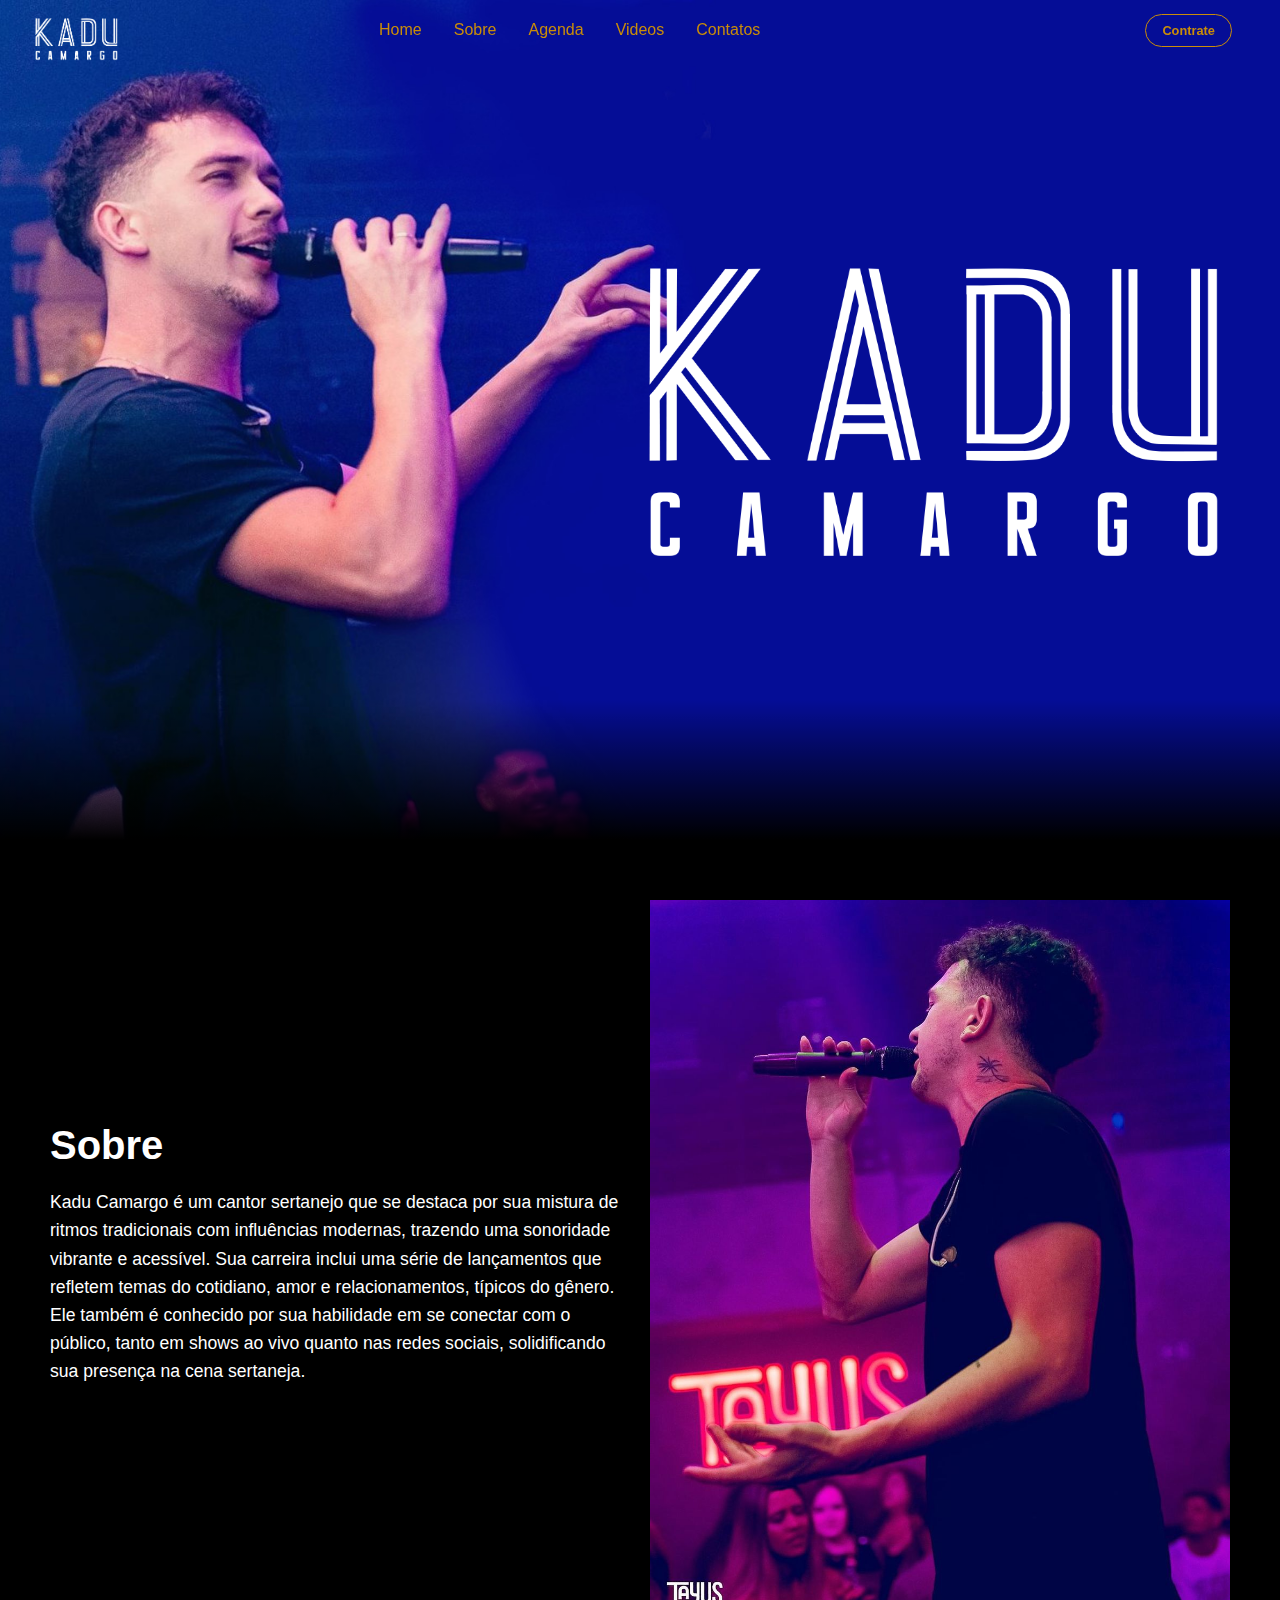
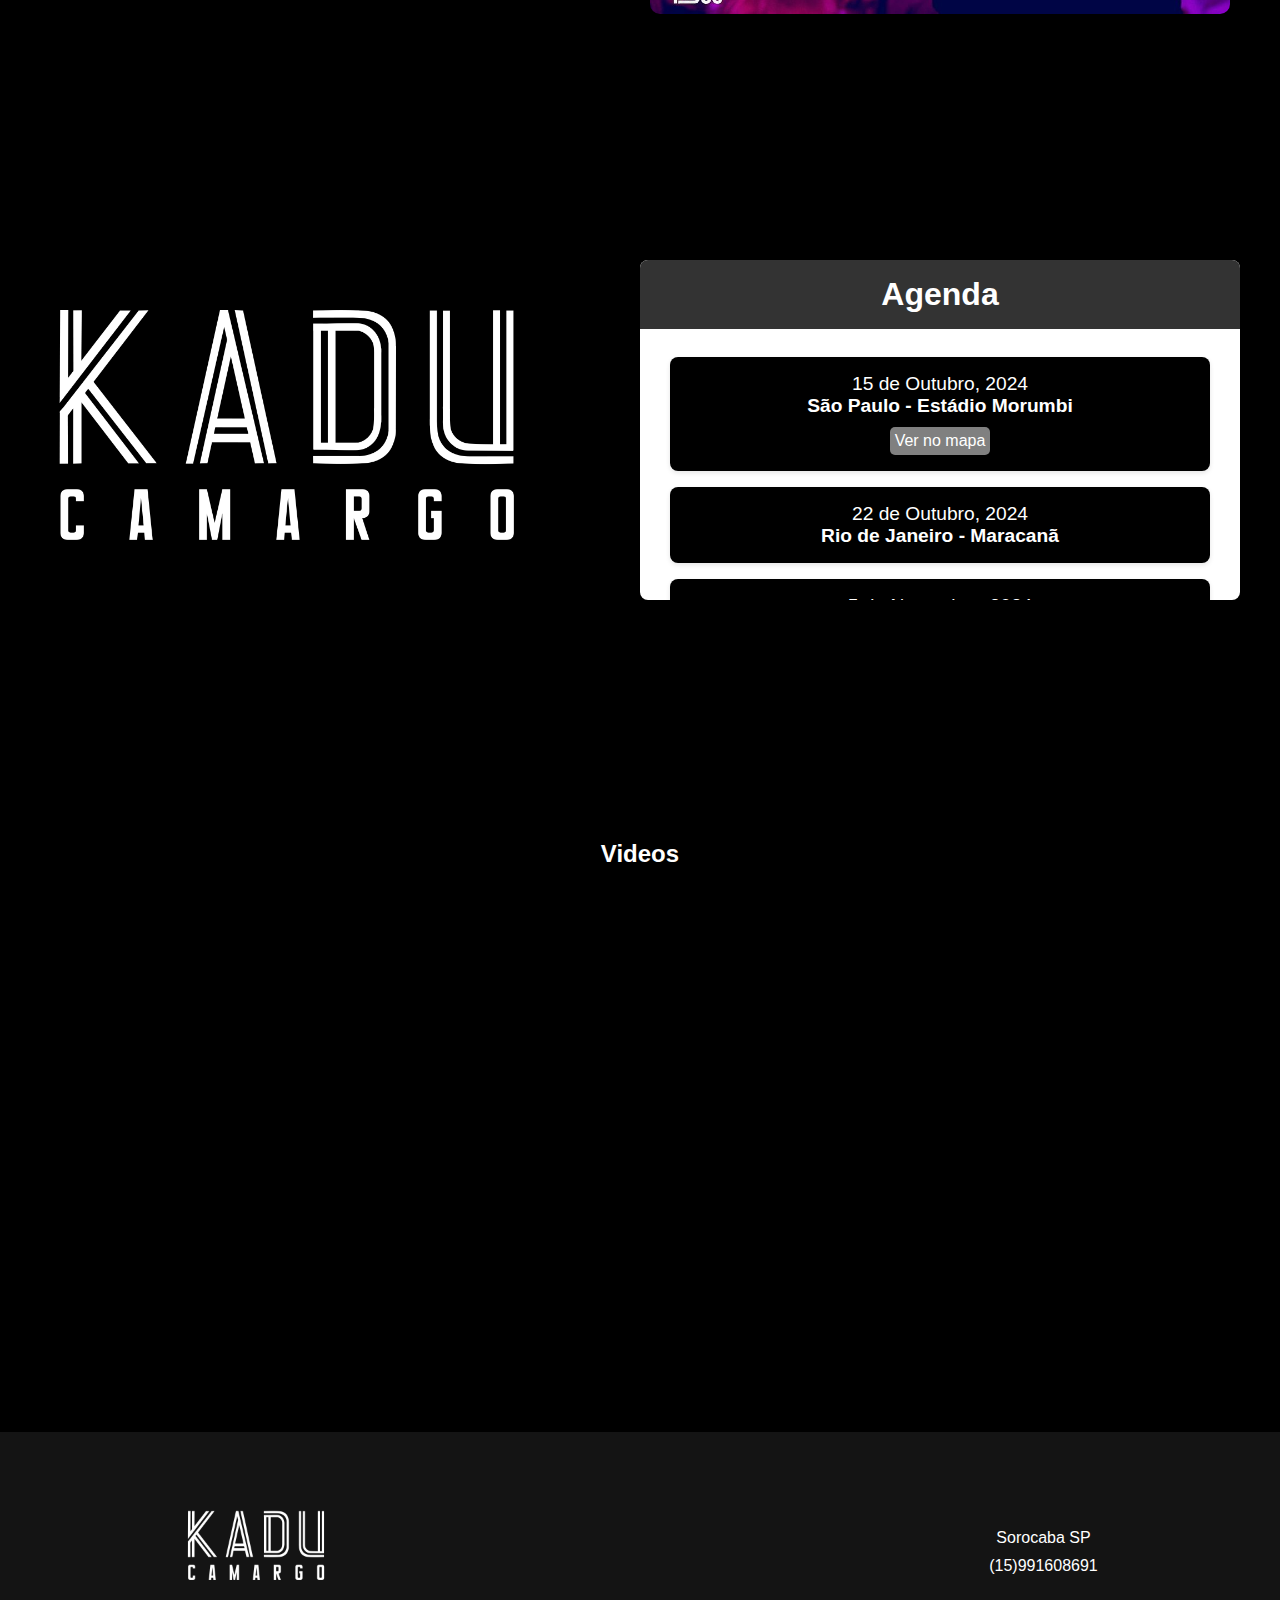
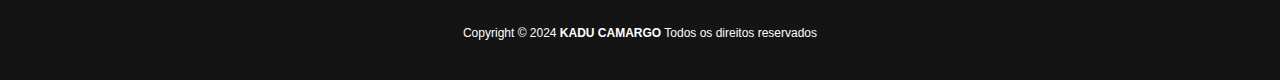
==== index.html @ 16ebe969 "Initial commit" ====
<!DOCTYPE html>
<html lang="pt-br">
<head>
    <meta charset="UTF-8">
    <meta name="viewport" content="width=device-width, initial-scale=1.0">
    <link rel="shortcut icon" href="assets/logo black.png" type="image/x-icon">

    
    
    <link rel="stylesheet" href="https://cdnjs.cloudflare.com/ajax/libs/font-awesome/6.6.0/css/all.min.css" integrity="sha512-Kc323vGBEqzTmouAECnVceyQqyqdsSiqLQISBL29aUW4U/M7pSPA/gEUZQqv1cwx4OnYxTxve5UMg5GT6L4JJg==" crossorigin="anonymous" referrerpolicy="no-referrer" />
    
    <link rel="stylesheet" href="style.css">
    <link rel="stylesheet" href="agenda.css">
    <link rel="stylesheet" href="movies.css">
    <link rel="stylesheet" href="service.css">
    <link rel="stylesheet" href="sobre.css">
    <link rel="stylesheet" href="footer.css">
    <title>KADU CAMARGO</title>
</head>
<body>
    <header>
        <div class="navbar">
            <div class="logo"><img src="assets/logo.PNG" alt="">  </div>
            <ul class="links">
                <li><a href="#home">Home</a></li>
                <li><a href="#sobre">Sobre</a></li>
                <li><a href="#agenda">Agenda</a></li>
                <li><a href="#videos">Videos</a></li>
                <li><a href="#contatos">Contatos</a></li>
                <li><a href="https://www.instagram.com/okaducamargo/" target="_blank"><i class="fa-brands fa-instagram"></i></a></li>
                <li><a href="https://www.facebook.com/okaducamargo?locale=pt_BR" target="_blank"><i class="fa-brands fa-facebook"></i></a></li>
                <li><a href="https://www.youtube.com/@KaduCamargo" target="_blank"><i class="fa-brands fa-youtube"></i></a></li>

                <li><a href="https://open.spotify.com/intl-pt/artist/4OB951gvvUpzzu8TLJ3Kji" target="_blank"><i class="fa-brands fa-spotify"></i></a></li>
            </ul>
            <a href="https://api.whatsapp.com/send?phone=5515991271837" class="action_btn">Contrate</a>
            <div class="toggle_btn">
               <i class="fa-solid fa-bars"></i>
            </div>
        </div>

        <div class="dropdown_menu">
            <li><a href="#home">Home</a></li>
            <li><a href="#sobre">Sobre</a></li>
            <li><a href="#agenda">Agenda</a></li>
            <li><a href="#videos">Videos</a></li>
            
            <li><a href="#contatos">Contatos</a></li> 
             <li><a href="https://www.instagram.com/formafort3/" target="_blank"><i class="fa-brands fa-instagram"></i></a></li>

             <li><a href="https://www.facebook.com/okaducamargo?locale=pt_BR" target="_blank"><i class="fa-brands fa-facebook"></i></a></li>

             <li><a href="https://www.youtube.com/@KaduCamargo" target="_blank"><i class="fa-brands fa-youtube"></i></a></li>

             
             <li><a href="https://open.spotify.com/intl-pt/artist/4OB951gvvUpzzu8TLJ3Kji" target="_blank"><i class="fa-brands fa-spotify"></i></a></li>

            <li><a href="https://api.whatsapp.com/send?phone=5515991271837" class="action_btn">Contrate</a></li>
        </div>
    </header>

    <main>
        <section id="home">
            <div class="home-img">
                <img src="assets/logo.PNG" alt="cantor">
            </div> 
         
        </section>



       

       

     

    <!--SECTION SOBRE-->

    <section id="sobre" class="sobre">
        <div class="texto">
            <h1>Sobre</h1>
            <p>Kadu Camargo é um cantor sertanejo que se destaca por sua mistura de ritmos tradicionais com influências modernas, trazendo uma sonoridade vibrante e acessível. Sua carreira inclui uma série de lançamentos que refletem temas do cotidiano, amor e relacionamentos, típicos do gênero. Ele também é conhecido por sua habilidade em se conectar com o público, tanto em shows ao vivo quanto nas redes sociais, solidificando sua presença na cena sertaneja.</p>
        </div>
        <div class="imagem">
            <img src="assets/cantor-2.jpg" alt="Cantor">
        </div>
    </section>

 <!--SECTION AGENDA-->

    <section id="agenda"  class="section-content">
       
        
        <div class="media-container">
           
            <img src="assets/logo.PNG" alt="Imagem exemplo">
            <iframe src="iframe.html" allowfullscreen></iframe>
        </div>
    </section>

    <!--SECTION VIDEOS-->
    
    
    <section class="video" id="videos">
        <div class="video-section">
         <h2>Videos</h2>
         <div class="video-container">
             <iframe width="560" height="315" src="https://www.youtube.com/embed/MMcCqTBtg3Y?si=j-KOv1OBtkxioQ3h" title="YouTube video player" frameborder="0" allow="accelerometer; autoplay; clipboard-write; encrypted-media; gyroscope; picture-in-picture; web-share" referrerpolicy="strict-origin-when-cross-origin" allowfullscreen></iframe>
             <iframe width="560" height="315" src="https://www.youtube.com/embed/cFATC7cdrFo?si=qDtUyc3TeLyuujqm" title="YouTube video player" frameborder="0" allow="accelerometer; autoplay; clipboard-write; encrypted-media; gyroscope; picture-in-picture; web-share" referrerpolicy="strict-origin-when-cross-origin" allowfullscreen></iframe>
         </div>
     </div>
     </section>
    
    </main>

      <!--FOOTER-->

    
<footer id="contatos">
    <div class="footer-container">
        <!-- Logo -->
        <div class="footer-logo">
            <img src="assets/logo.PNG" alt="Logo da Empresa">
        </div>

        <!-- Redes Sociais -->
        <div class="footer-social">
            <a href="https://www.instagram.com/okaducamargo/" target="_blank">
                <i class="fab fa-instagram"></i>
            </a>
            <a href="https://www.facebook.com/okaducamargo?locale=pt_BR" target="_blank">
                <i class="fab fa-facebook-f"></i>
            </a>
            <a href="https://www.youtube.com/@KaduCamargo" target="_blank">
                <i class="fab fa-youtube"></i>
            </a>
            <a href="https://open.spotify.com/intl-pt/artist/4OB951gvvUpzzu8TLJ3Kji" target="_blank">
                <i class="fab fa-spotify"></i>
            </a>
        </div>

        
        <div class="footer-city">
            <p><i class="fas fa-map-marker-alt"></i> <strong></strong>Sorocaba SP</p>
            <p><i class="fab fa-whatsapp"></i>(15)991608691</p>
        </div>

        
    </div>

    
    <div class="footer-about">
        <p>Copyright © 2024 <strong>KADU CAMARGO</strong> Todos os direitos reservados </p>
    </div>
</footer>




    <script>
  
        
        const toggleBtn = document.querySelector('.toggle_btn')
        const toggleBtnIcon = document.querySelector('.toggle_btn i')
        const dropdownMenu = document.querySelector('.dropdown_menu')

        toggleBtn.onclick = function () {
            dropdownMenu.classList.toggle('open')
            const isOpen = dropDownMenu.classList.contains('open')

            toggleBtnIcon.classList = isOpen
              ? 'fa-solid fa-xmark'
              : 'fa-solid fa-bars' 
        }
    </script>
</body>
</html>
---- style.css ----
* {

    margin: 0;
    padding: 0;
    box-sizing: border-box;
    font-family: 'Open Sans', sans-serif;
  }
  
  body {
    height: 100vh;
    background-color:black;
    background-image: url('assets/cantor-1.jpg');
    background-size: cover;
    background-repeat: no-repeat;
    background-position: center;
    
  }
  li{
   list-style: none;
  }
  a{
    text-decoration: none;
    color:rgb(202, 141, 8);
    font-size: 1rem;
  }

  a:hover{
    color:#fff;
  }

  /*HEADER*/

  header{
    
    position: relative ;
   
    padding: 0 2rem;
  }
  .navbar{
    z-index:1000;
    position: fixed;
    width: 100%;
    height: 60px;
    max-width: 1200px;
    margin: 0 auto;
    display: flex;
    align-items: center;
    justify-content: space-between;
    
  }

  /*LOGO/IMG*/

  .logo {
    width: 90px;
    height: auto;
    margin-top: 20px;
   
    cursor: pointer;
    display: flex;
    align-items: center;
}





.logo img {
    width: 100%;
    height: 100%;
    
}
/*FIM LIGO/IMG*/

  .navbar .logo a{
    
    font-size: 1.5rem;
    font-weight: bold;
  }
  .navbar .links{
    display: flex;
    gap: 2rem;
  }

  .navbar .toggle_btn{
    
    color: #fff;
    font-size: 1.5rem;
    cursor: pointer;
    display: none;
  }

  .action_btn{
    background-color:transparent;
  
    color: rgb(202, 141, 8);
    padding: 0.5rem 1rem;
    border:1px solid rgb(202, 141, 8);
    outline: none;
    border-radius: 20px;
    font-size: 0.8rem;
    font-weight: bold;
    cursor: pointer;
    transition:scale 0.3 ease;
  }

  .action_btn:hover{
    border: 1px solid #fff;
    border-radius: 10px;
    scale: 1.05;
    color: #fff;
  }
  .action_btn:active{
    scale: 1.05;
    
  }

  
  
  
  
  
  
  
  








 






/*DROPDOW MENU*/
  .dropdown_menu{
    display:none;
    position:absolute;
    right: 2rem;
    top: 90px;
    height:0;
    width:340px;
    background:0 rgb( 255, 255,255,0.1);
    backdrop-filter: blur(15px);
    border-radius: 10px;
    overflow:hidden;
    

    
    transition: height 0.2s cubic-bezier(0.175, 0.885, 0.32, 1.275);
 }

 .dropdown_menu.open{
  height: 420px;
 }
  
  .dropdown_menu li{
padding: 0.7rem;
display: flex;
align-items: center;
justify-content: center;
  }
 
 .dropdown_menu .action_btn{
 width:100%;
 display: flex;
 justify-content: center
 }

/* HOME*/

section#home{
  height: calc(100vh - 60px);
  display: flex;
  align-items: center;
  text-align: right;
  margin-right: 30px;
}

#home::before{
  content:'';
  position: absolute;
  bottom: 0;
  left: 0;
  width: 100%;
  height: 200px;
  z-index: 999;
  background: linear-gradient(to top, rgb(0, 0, 0) 30%, transparent);
}



.home-img img{
  width: 50%;
}






  /* RESPONSIVIDade*/

  @media (max-width: 932px) {


    body {
      height: 100vh;
      background-color: #000;
      background-image: url('assets/bg-mobile.jpg');
      background-size: cover;
      background-repeat: no-repeat;
      background-position: center;
      
    }

    
    .navbar .links,
    .navbar .action_btn{
        display: none;
    }

    .navbar .toggle_btn{
        display: block;
       
        
    }

    .dropdown_menu{
      display: block;
    }

    .navbar{
      position: relative;
    }

    section#home{
      text-align: center;
      margin-right: 10px;
    }
   
.home-img img{
  width: 80%;
  
}



  }


  @media (max-width: 576px){
    .dropdown_menu{
      left: 2rem;
      width: unset;
    }

    .navbar{
      position: relative;
    }

    .movie iframe{
      width: 400px;
      height: 300px;
    }
  
  }
---- agenda.css ----
* {
    margin: 0;
    padding: 0;
    box-sizing: border-box;
}

body {
    font-family: Arial, sans-serif;
    background-color:black;
    color: #fff;
}

.section-content {
    z-index: 0;
    width: 100%;
    padding-top:5rem;
    max-width: 1200px;
    margin: 2rem auto;
    text-align: center;
}



.media-container {

    display: flex;
    justify-content: space-between;
    align-items: center;
    gap: 1rem;
}

.media-container img {
    
    width: 50%;

    
    max-width: 500px;
    border-radius: 8px;
   
}

.media-container iframe {
    width: 50%;
    height: 340px;
    border-radius: 8px;
    border: none;
   
}

@media (max-width: 768px) {
    .media-container {
        flex-direction: column;
    }

    .media-container img, 
    .media-container iframe {
        width: 100%;
    }
}
---- movies.css ----
* {
    box-sizing: border-box;
    margin: 0;
    padding: 0;
}

body {
   
    font-family: Arial, sans-serif;
    padding: 0px;
   
}

h2 {
    text-align: center;
    margin-bottom: 20px;
   color: #fff;
}

.video{
    width: 100%;
    height: 80vh;
    padding-top: 10%;
    background:black;
}

.video-section {
    
    width: 100%;
  align-items: center;
    margin: 0 auto;
}

.video-container {
    margin: 20px;
    display: flex;
    flex-direction: column;
    gap: 20px;
}

.video-container iframe {
    width: 100%;
    height: 315px;
   
}

/* Responsividade */
@media (min-width: 768px) {
    .video-container {
        flex-direction: row;
    }

    .video-container iframe {
        height: 360px;
    }
}
---- sobre.css ----
*{
    font-family: Arial, sans-serif;
    margin: 0;
    padding: 0;
    box-sizing: border-box;
}


.sobre{
    
 
    display: flex;
    align-items: center;
    justify-content: center;
    padding: 50px;
    background-color:black;
    flex-wrap: wrap;
}




.texto {
    flex: 1 1 300px;
    margin-right: 20px;
    
}

.texto h1 {
    font-size: 2.5em;
    margin-bottom: 20px;
    color: #fff;
}

.texto p {
    color: #fff;
    font-size: 1.1em;
    line-height: 1.6;
}

.imagem {
    flex: 1 1 300px;
    text-align: center;
  
}

.imagem img {
    max-width: 100%;
    height: auto;
    border-radius: 10px;
}

@media (max-width: 768px) {

    
    .sobre {
        flex-direction: column;
        text-align: center;
    }

    .texto {
        margin-right: 0;
        margin-bottom: 20px;
    }

    .texto h1 {
        font-size: 2em;
    }

    .texto p {
        font-size: 1em;
    }
}
---- footer.css ----
@import url('http://fonts.googleapis.com/css?family=Open+Sans:400,700');
* {
    padding: 0;
    margin: 0;
}






/* Estilo geral para o footer */
footer {
    width: 100%;
    
    background-color: #141414;
    color: #fff;
    padding: 40px 20px;
    
    text-align: center;
}

.footer-container {
    width: 100%;
    display: flex;
    flex-wrap: wrap;
    justify-content: space-around;
    align-items: center;
    max-width: 1200px;
    margin: 0 auto;
}

.footer-logo img {
    width: 150px;
}

/* Estilizando os ícones das redes sociais */
.footer-social a {
    margin: 0 10px ;
    color: #bdbaba;
    font-size: 24px;
    transition: color 0.3s ease;
}

.footer-social a:hover {
    color: #fff; /* Cor ao passar o mouse (ajuste conforme o ícone) */
}

/* Estilizando o ícone de localização */
.footer-city i {
    font-size: 24px;
    margin-bottom: 10px;
    margin-right: 8px;
    
    color: #bdbaba; /* Cor do ícone de localização */
}

.footer-city, .footer-about {
    margin: 0px 0;
   
}

.footer-about p{
    font-size: 12px;
}

/* Responsividade */
@media (max-width: 768px) {
    .footer-container {
        flex-direction: column;
        align-items: center;
        gap: 2rem;
    }

    .footer-logo img {
        width: 100px;
    }

    .footer-social a {
        font-size: 20px;
    }

    .footer-city i {
        
        font-size: 18px; /* Ajuste para o tamanho menor da tela */
    }

    .footer-about{
        margin-top: 2rem;
    }

    .footer-about p{
        font-size: 10px;
    }
}
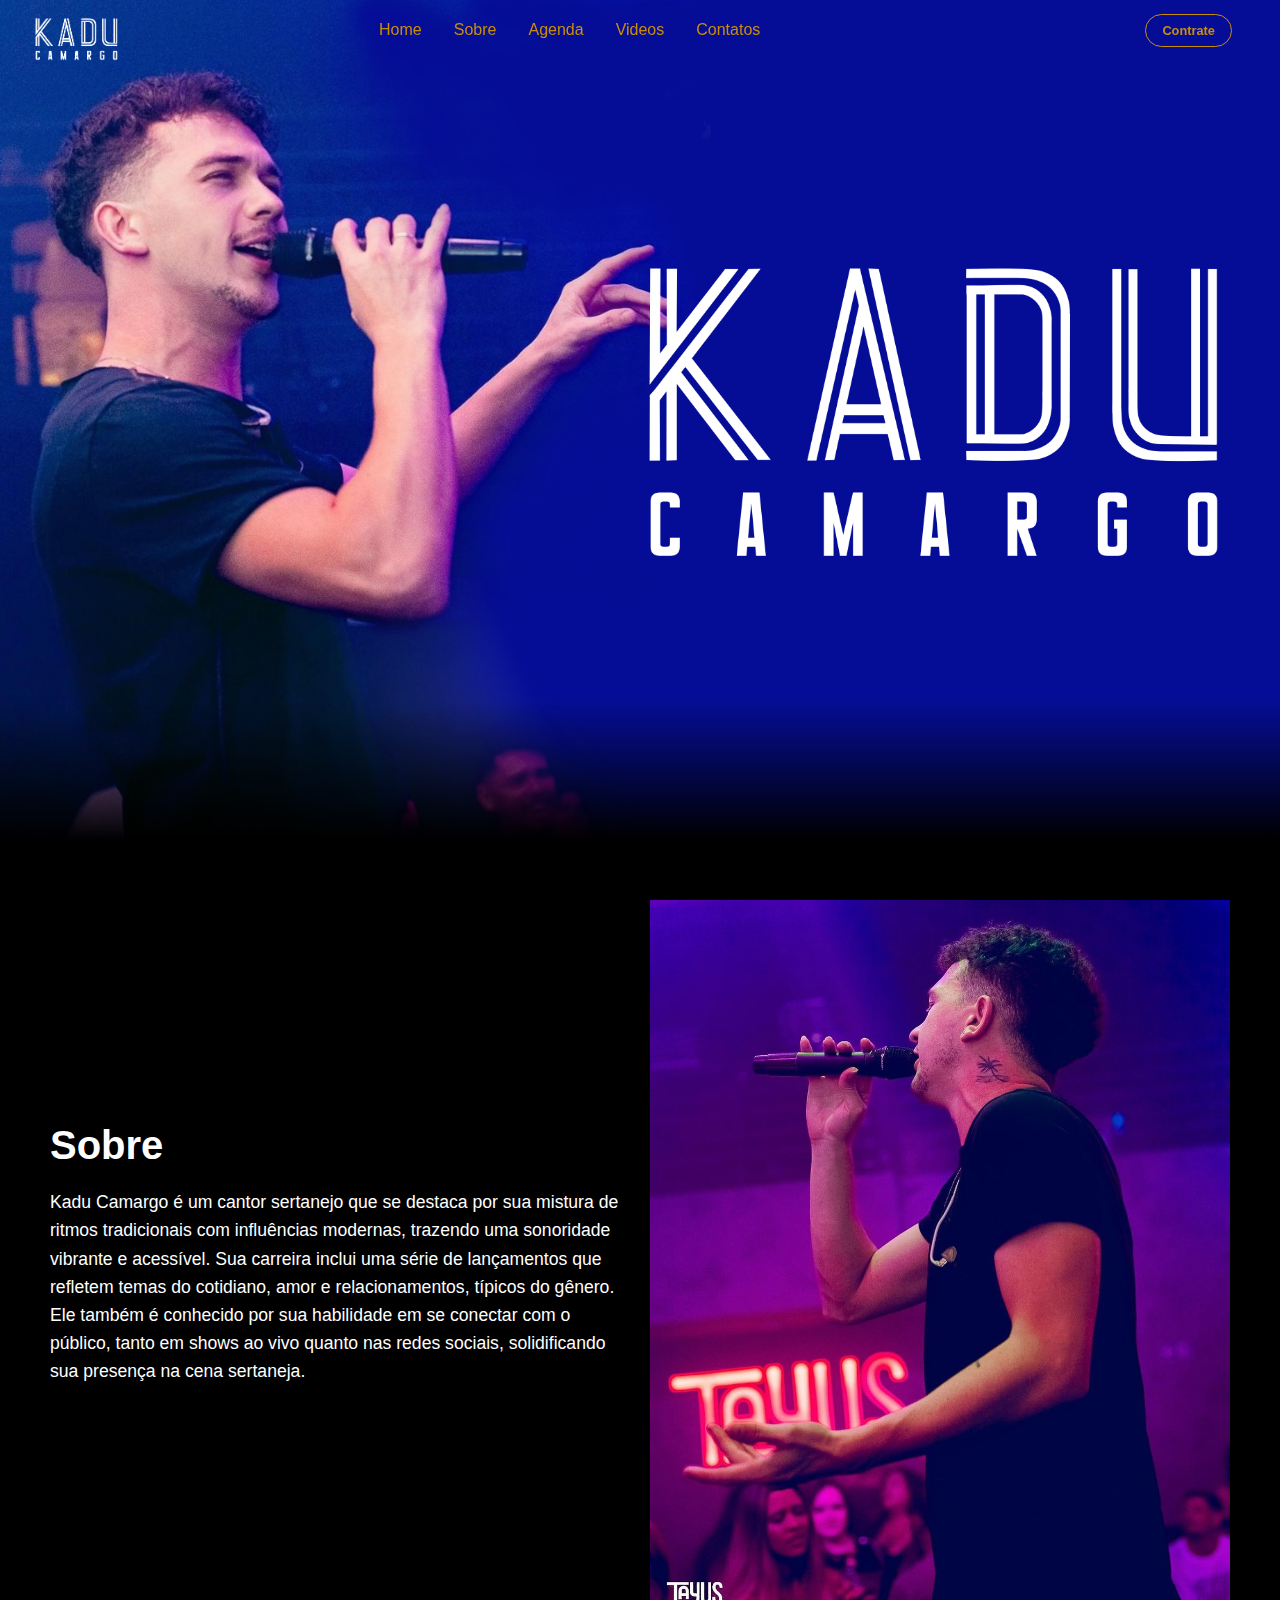
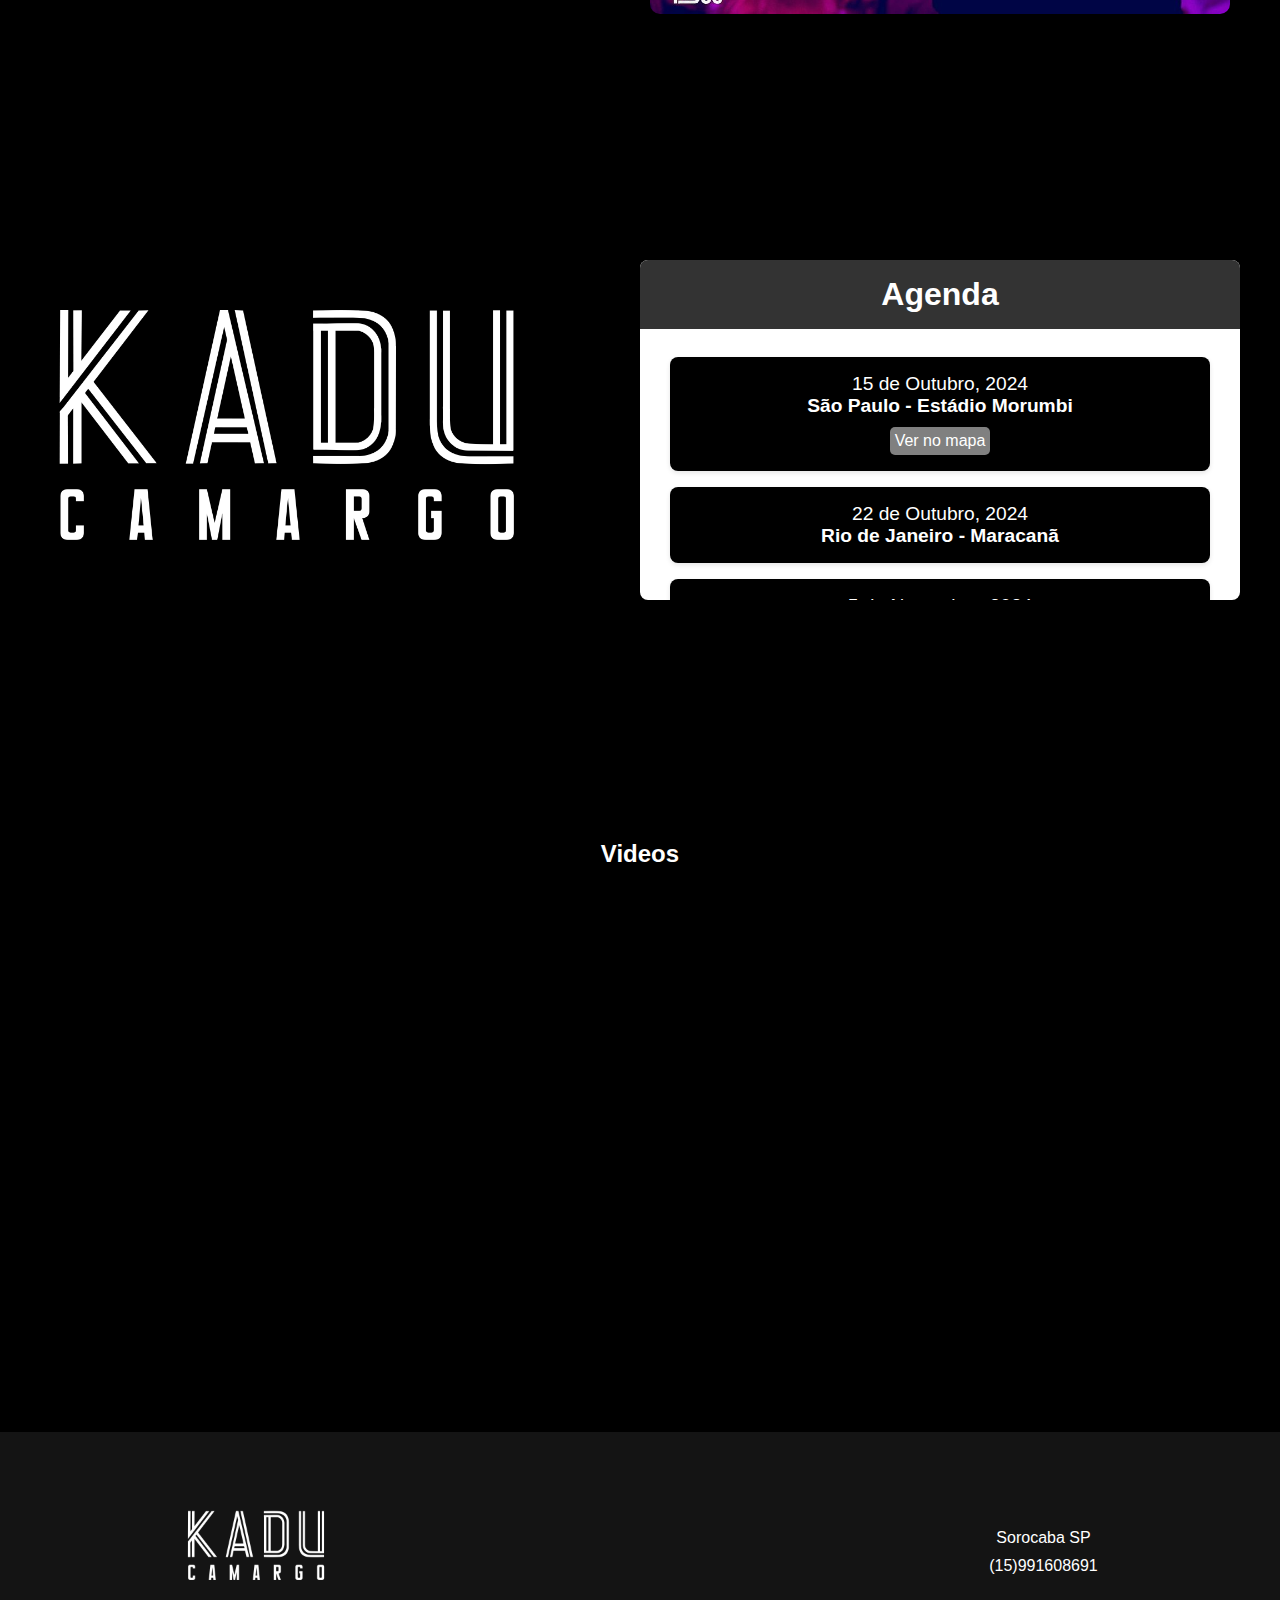
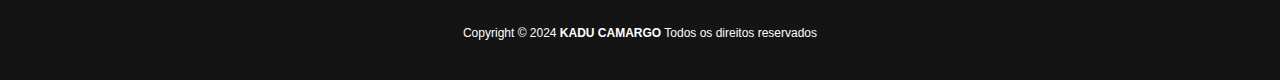
==== commit a6c01a53: "atualizei" ====
--- a/index.html
+++ b/index.html
@@ -46,7 +46,7 @@
             <li><a href="#videos">Videos</a></li>
             
             <li><a href="#contatos">Contatos</a></li> 
-             <li><a href="https://www.instagram.com/formafort3/" target="_blank"><i class="fa-brands fa-instagram"></i></a></li>
+             <li><a href="https://www.instagram.com/okaducamargo/" target="_blank"><i class="fa-brands fa-instagram"></i></a></li>
 
              <li><a href="https://www.facebook.com/okaducamargo?locale=pt_BR" target="_blank"><i class="fa-brands fa-facebook"></i></a></li>
 
--- a/style.css
+++ b/style.css
@@ -157,14 +157,20 @@
  }
 
  .dropdown_menu.open{
-  height: 420px;
+  height: 460px;
+  z-index: 1000;
  }
   
   .dropdown_menu li{
+    
 padding: 0.7rem;
 display: flex;
 align-items: center;
 justify-content: center;
+  }
+
+  .dropdown_menu li  i{
+    font-size: 1.7rem;
   }
  
  .dropdown_menu .action_btn{
@@ -185,12 +191,12 @@
 
 #home::before{
   content:'';
-  position: absolute;
+  position:absolute;
   bottom: 0;
   left: 0;
   width: 100%;
   height: 200px;
-  z-index: 999;
+  
   background: linear-gradient(to top, rgb(0, 0, 0) 30%, transparent);
 }
 
@@ -220,6 +226,10 @@
       
     }
 
+    #home::before{
+      display: none;
+    }
+
     
     .navbar .links,
     .navbar .action_btn{
@@ -261,6 +271,10 @@
       width: unset;
     }
 
+    #home::before{
+      display: none;
+    }
+
     .navbar{
       position: relative;
     }
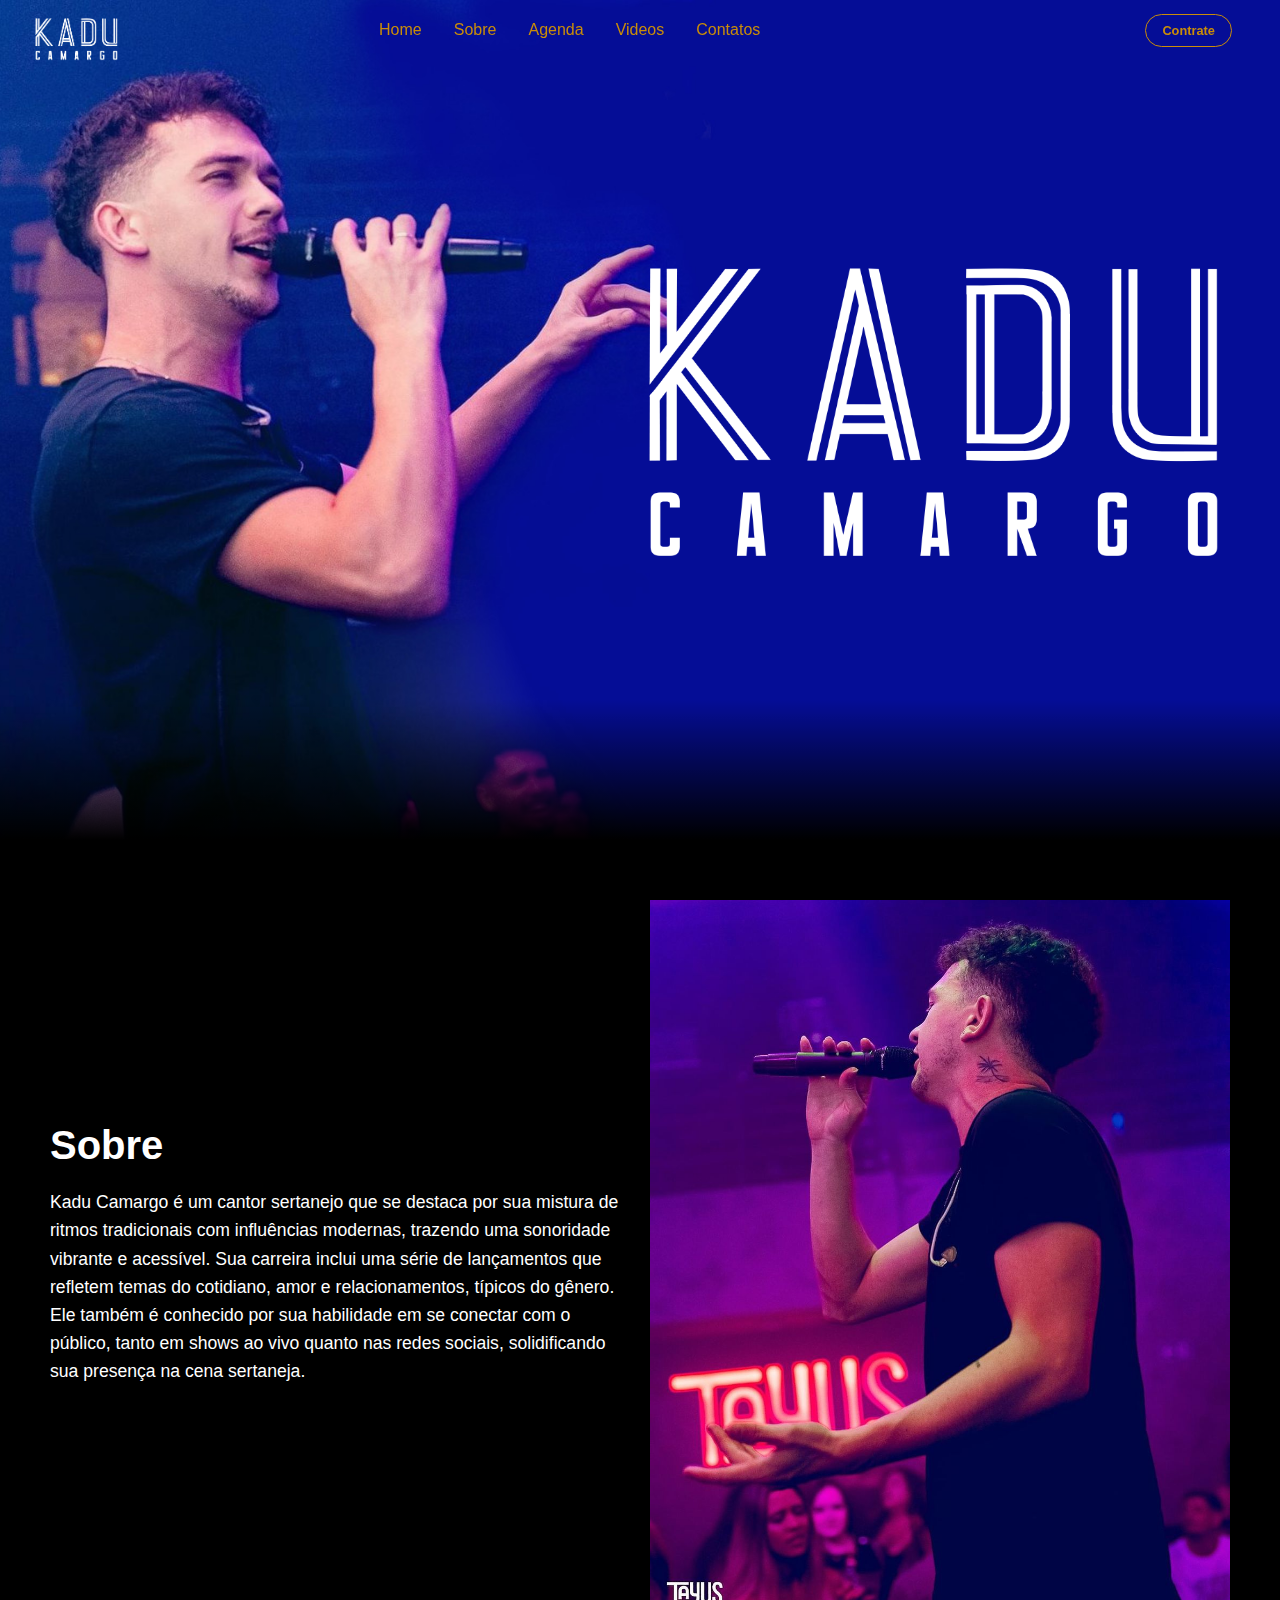
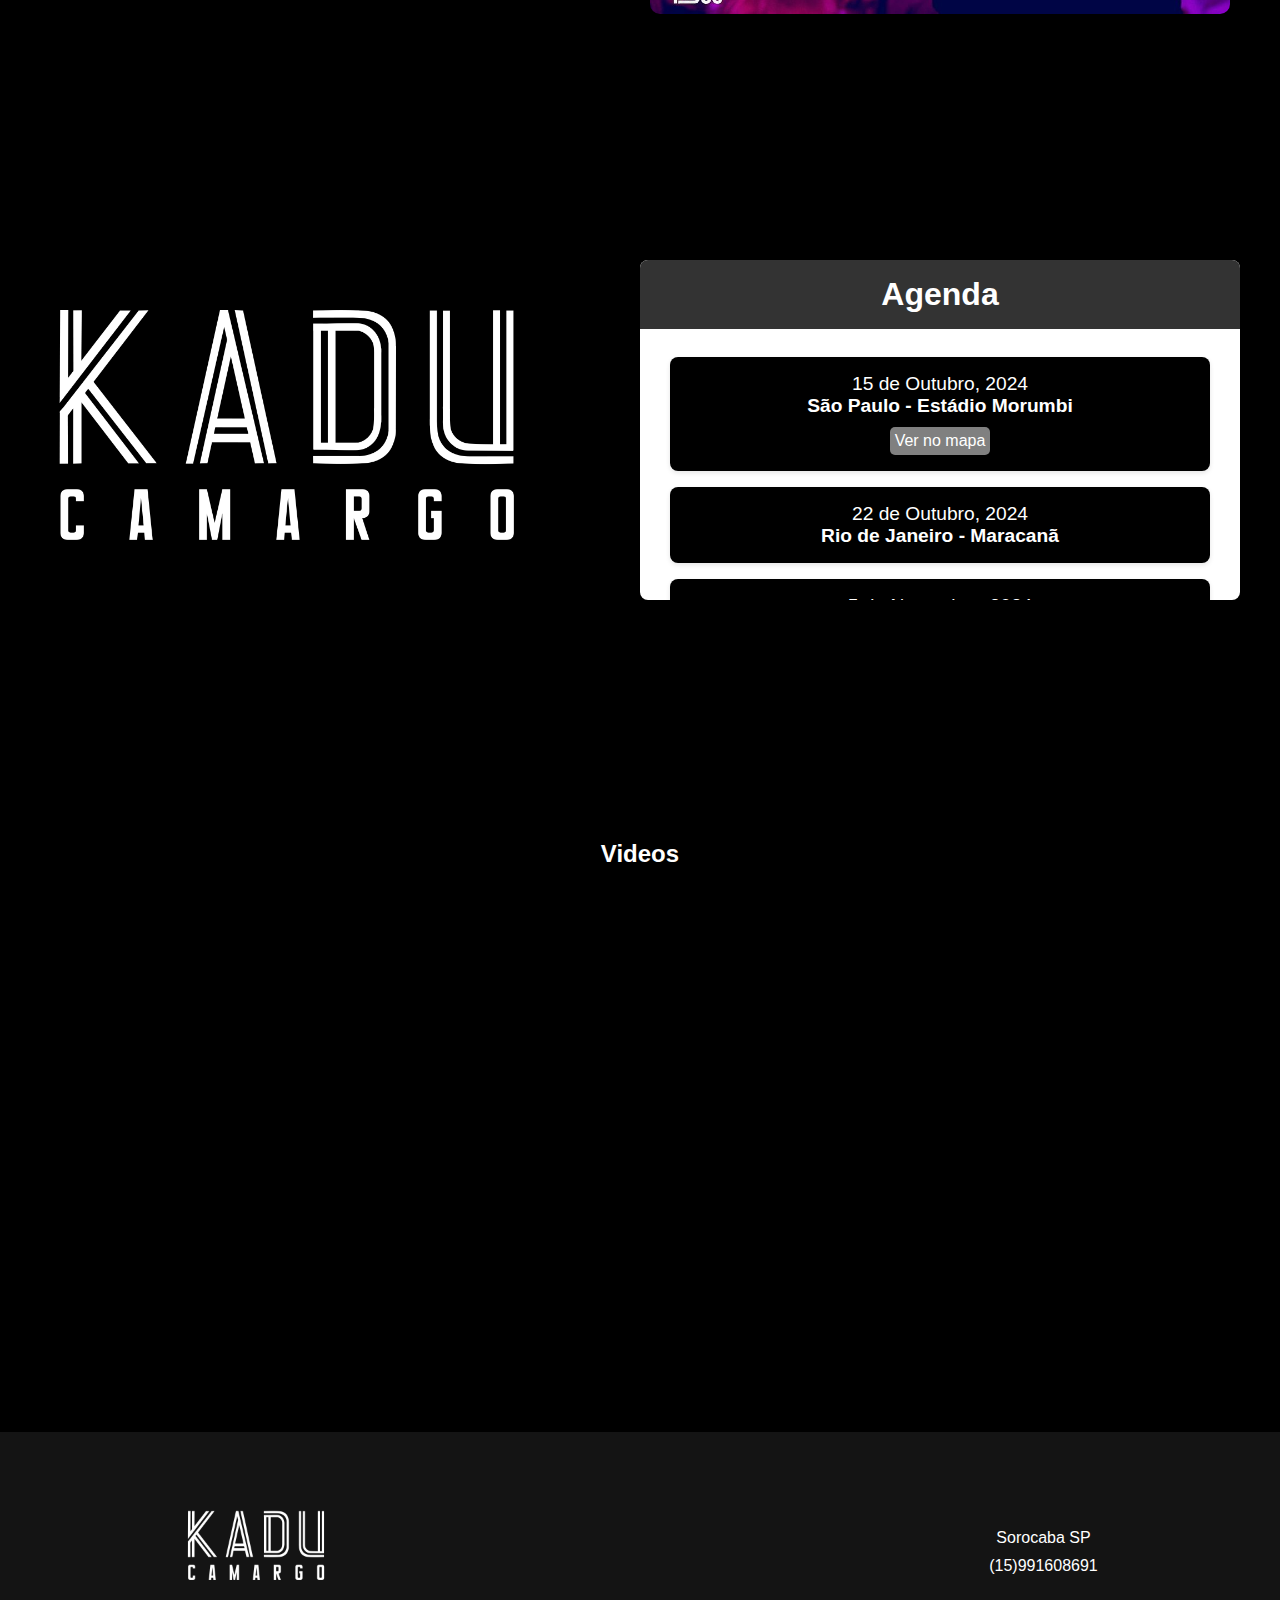
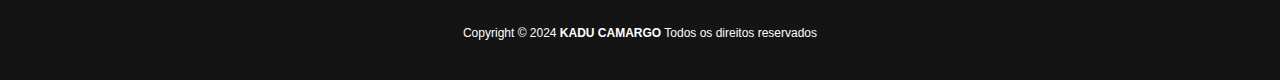
==== commit 1324c9ae: "Atualizei botão" ====
--- a/index.html
+++ b/index.html
@@ -156,7 +156,7 @@
 </footer>
 
 
-
+<button id="backToTop" title="Voltar ao topo">⬆</button>
 
     <script>
   
@@ -173,6 +173,27 @@
               ? 'fa-solid fa-xmark'
               : 'fa-solid fa-bars' 
         }
+
+            // script.js btn topo
+document.addEventListener("DOMContentLoaded", () => {
+    const backToTopButton = document.getElementById("backToTop");
+
+    // Mostra ou esconde o botão ao rolar
+    window.addEventListener("scroll", () => {
+        if (window.scrollY > 200) { // Mostra o botão ao rolar 200px
+            backToTopButton.style.display = "block";
+        } else {
+            backToTopButton.style.display = "none";
+        }
+    });
+
+    // Ao clicar no botão, rola para o topo
+    backToTopButton.addEventListener("click", () => {
+        window.scrollTo({ top: 0, behavior: "smooth" });
+    });
+});
+
+
     </script>
 </body>
 </html>--- a/style.css
+++ b/style.css
@@ -157,7 +157,7 @@
  }
 
  .dropdown_menu.open{
-  height: 460px;
+  height: 470px;
   z-index: 1000;
  }
   
--- a/footer.css
+++ b/footer.css
@@ -64,6 +64,30 @@
     font-size: 12px;
 }
 
+/* styles.css */
+#backToTop {
+    position: fixed;
+    bottom: 20px;
+    right: 20px;
+    display: none; /* Esconde o botão inicialmente */
+    background-color: #609cdb;
+    color: white;
+    border: none;
+    border-radius: 50%;
+    width: 50px;
+    height: 50px;
+    font-size: 20px;
+    cursor: pointer;
+    box-shadow: 0px 4px 6px rgba(0, 0, 0, 0.1);
+    transition: opacity 0.3s ease-in-out, transform 0.3s ease-in-out;
+}
+
+#backToTop:hover {
+    background-color: #0056b3;
+    transform: scale(1.1);
+}
+
+
 /* Responsividade */
 @media (max-width: 768px) {
     .footer-container {
